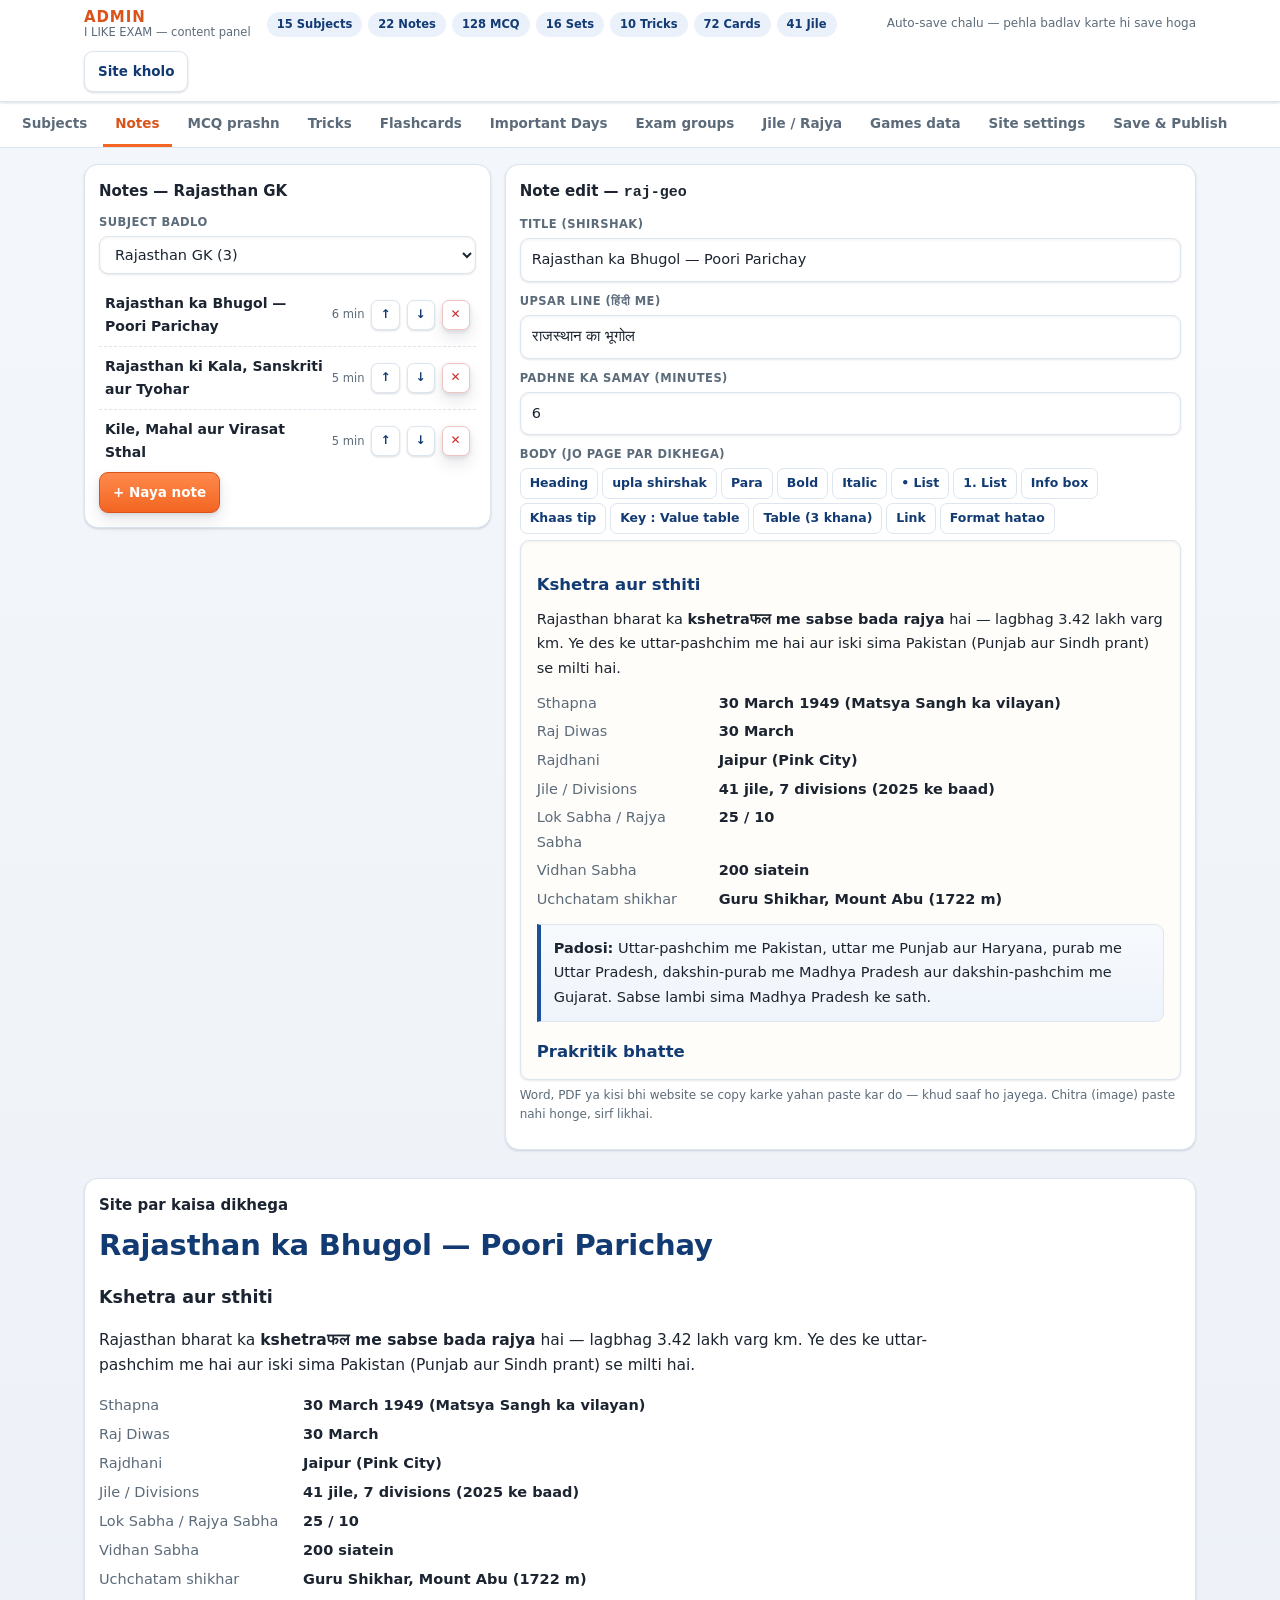
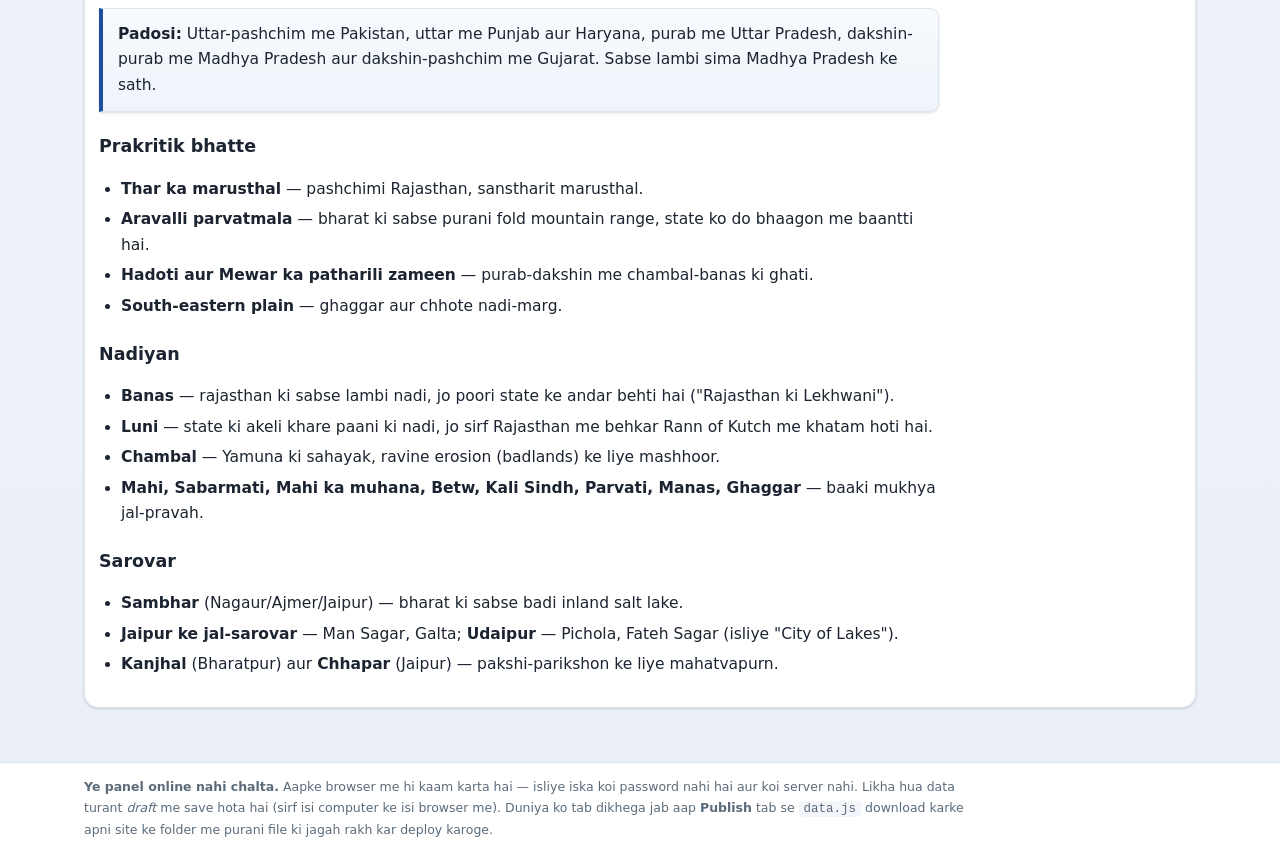
==== admin.html @ 9d0247a0 "Add files via upload" ====
<!DOCTYPE html>
<html lang="hi">
<head>
<meta charset="utf-8">
<meta name="viewport" content="width=device-width, initial-scale=1">
<title>Admin — I LIKE EXAM data panel</title>
<meta name="robots" content="noindex, nofollow">
<link rel="icon" href="icons/icon.svg" type="image/svg+xml">
<link rel="stylesheet" href="css/style.css">
<link rel="stylesheet" href="css/admin.css">
</head>
<body class="adm">

<header class="adm-top">
  <div class="wrap adm-top-inner">
    <div class="adm-brand"><b>ADMIN</b><span>I LIKE EXAM — content panel</span></div>
    <div class="adm-counts" id="admCounts"></div>
    <div class="adm-status" id="admStatus">Khul raha hai…</div>
    <div class="adm-top-actions">
      <a class="adm-btn ghost" href="index.html" target="_blank" rel="noopener">Site kholo</a>
    </div>
  </div>
</header>

<nav class="adm-tabs" id="admTabs" aria-label="Admin sections"></nav>

<main class="wrap adm-main" id="admMain"></main>

<footer class="adm-foot">
  <div class="wrap">
    <p><b>Ye panel online nahi chalta.</b> Aapke browser me hi kaam karta hai — isliye iska koi password nahi hai aur koi server nahi.
    Likha hua data turant <em>draft</em> me save hota hai (sirf isi computer ke isi browser me). Duniya ko tab dikhega jab aap
    <b>Publish</b> tab se <code>data.js</code> download karke apni site ke folder me purani file ki jagah rakh kar deploy karoge.</p>
  </div>
</footer>

<script src="js/data.js"></script>
<script src="js/admin.js"></script>
</body>
</html>
---- css/style.css ----
/* =============================================================
   I LIKE EXAM — style.css : 3D depth design system (no library)
   ============================================================= */
*{box-sizing:border-box}
:root{
  --orange:#f26522;--orange-d:#d9531a;--orange-l:#ff8a4c;--orange-pale:#fff2e8;
  --blue:#1b4f9c;--blue-d:#123a73;--blue-l:#3a7fd5;--blue-pale:#eaf1fb;
  --ink:#1b2430;--muted:#5c6b7a;--line:#dde5ee;--bg:#eaeff6;--paper:#fff;
  --ok:#1c8a4a;--ok-pale:#e8f6ec;--bad:#c62828;--bad-pale:#fdecec;--gold:#ffc94a;

  --font:system-ui,"Segoe UI",Roboto,"Helvetica Neue","Noto Sans","Noto Sans Devanagari","Nirmala UI",Arial,sans-serif;

  /* elevation steps — har layer ka apna shadow */
  --e1:0 1px 2px rgba(16,32,54,.10),0 1px 3px rgba(16,32,54,.06);
  --e2:0 2px 4px rgba(16,32,54,.10),0 8px 16px rgba(16,32,54,.10);
  --e3:0 4px 8px rgba(16,32,54,.12),0 16px 32px rgba(16,32,54,.14);
  --e4:0 10px 22px rgba(16,32,54,.16),0 30px 60px rgba(16,32,54,.20);
  --inset:inset 0 1px 0 rgba(255,255,255,.45);
  --r:14px;--r-s:9px;
}

html{scroll-behavior:smooth}
html,body{margin:0;padding:0}
body{
  font-family:var(--font);color:var(--ink);font-size:15.5px;line-height:1.65;
  background:
    radial-gradient(1100px 460px at 88% -160px,var(--blue-pale),transparent),
    radial-gradient(900px 420px at -120px 8%,#ffe6d5,transparent),
    linear-gradient(var(--bg),var(--bg));
  -webkit-font-smoothing:antialiased;text-rendering:optimizeLegibility;
}
a{color:var(--blue);text-decoration:none}
a:hover{text-decoration:underline}
img,svg{max-width:100%}
.wrap{max-width:1140px;margin:0 auto;padding:0 14px}
.skip{position:absolute;left:-9999px;top:0;background:#fff;padding:8px;color:var(--blue)}
.skip:focus{left:8px;z-index:99}

/* ---------------- header ---------------- */
.topbar{
  background:linear-gradient(180deg,var(--orange-l),var(--orange) 42%,var(--orange-d));
  color:#fff;box-shadow:var(--e3);position:relative;z-index:30;
}
.topbar::after{content:"";position:absolute;left:0;right:0;bottom:-6px;height:6px;background:linear-gradient(180deg,rgba(18,58,115,.22),transparent)}
.topbar-inner{display:flex;align-items:center;gap:16px;flex-wrap:wrap;padding-top:10px;padding-bottom:10px}
.brand{display:flex;align-items:center;gap:11px;color:#fff}
.brand:hover{text-decoration:none}
.brand-mark{
  width:44px;height:44px;border-radius:11px;background:#fff;color:var(--orange);font-size:15px;font-weight:800;
  display:grid;place-items:center;letter-spacing:.2px;box-shadow:var(--e2),var(--inset);
  transform:perspective(500px) rotateX(10deg) rotateY(-14deg);transition:transform .28s
}
.brand:hover .brand-mark{transform:perspective(500px) rotateX(0) rotateY(0) translateY(-2px)}
.brand-text{display:flex;flex-direction:column;line-height:1.15}
.brand-text b{font-size:20px;font-weight:800;letter-spacing:.3px;text-shadow:0 2px 6px rgba(0,0,0,.22)}
.brand-text small{font-size:11.5px;opacity:.95}
.nav-toggle{display:none;margin-left:auto;background:rgba(255,255,255,.18);border:1px solid rgba(255,255,255,.55);color:#fff;font-size:14.5px;padding:8px 13px;border-radius:8px;cursor:pointer;font-family:inherit;font-weight:700;box-shadow:var(--e1)}
.mainnav{margin-left:auto;display:flex;gap:3px;flex-wrap:wrap}
.mainnav a{color:#fff;padding:9px 11px;border-radius:8px;font-size:14px;font-weight:700;transition:background .16s,transform .16s,box-shadow .16s}
.mainnav a:hover{background:rgba(0,0,0,.16);text-decoration:none;transform:translateY(-1px)}
.mainnav a.on{background:#fff;color:var(--orange-d);box-shadow:var(--e2)}

/* ---------------- search ---------------- */
.searchbar{background:linear-gradient(180deg,var(--blue),var(--blue-d));padding:11px 0;position:relative;box-shadow:var(--e2)}
.searchbar .wrap{position:relative}
#siteSearch{width:100%;padding:12px 14px 12px 40px;border:0;border-radius:10px;font-size:15px;font-family:inherit;box-shadow:var(--e2),inset 0 1px 2px rgba(0,0,0,.18)}
#siteSearch:focus{outline:3px solid var(--gold);outline-offset:1px}
.searchbar .glass{position:absolute;left:26px;top:50%;transform:translateY(-50%);width:18px;height:18px;color:var(--blue-d);pointer-events:none}
.search-results{position:absolute;top:100%;left:14px;right:14px;background:#fff;border:1px solid var(--line);border-radius:0 0 12px 12px;max-height:60vh;overflow:auto;z-index:40;box-shadow:var(--e4)}
.search-results a{display:block;padding:10px 13px;border-bottom:1px solid #f1f3f6;color:var(--ink)}
.search-results a:hover{background:var(--orange-pale);text-decoration:none}
.search-results .kind{font-size:10.5px;color:#fff;background:var(--orange);border-radius:5px;padding:2px 7px;margin-right:8px;text-transform:uppercase;letter-spacing:.4px;font-weight:700}
.search-results .none{padding:13px;color:var(--muted)}

/* ---------------- page shell + 3D entry ---------------- */
.page{
  background:var(--paper);margin:18px auto 30px;padding:22px;border:1px solid var(--line);
  border-radius:var(--r);min-height:52vh;box-shadow:var(--e2);
}
/* fill-mode janbhoojh ke saath nahi: page hamesha visible rehta hai, animation bas chalti hai */
.page.enter{animation:pageIn .38s cubic-bezier(.2,.7,.3,1)}
@keyframes pageIn{from{opacity:0;transform:translateY(14px) scale(.99)}to{opacity:1;transform:none}}
.crumb{font-size:12.5px;color:var(--muted);margin-bottom:14px}
.crumb a{color:var(--blue)}
h1{font-size:29px;line-height:1.25;margin:0 0 8px;color:var(--blue-d);font-weight:800;letter-spacing:-.2px}
h2{font-size:21px;margin:30px 0 12px;padding:0 0 8px 12px;border-bottom:2px solid var(--orange);color:var(--blue-d);font-weight:800;position:relative}
h2::before{content:"";position:absolute;left:0;bottom:-2px;width:34px;height:4px;background:linear-gradient(90deg,var(--orange),var(--orange-l));border-radius:2px;box-shadow:0 2px 5px rgba(242,101,34,.45)}
h3{font-size:17.5px;margin:20px 0 9px;color:var(--ink);font-weight:700}
p.lead{color:var(--muted);margin:0 0 18px;font-size:16px}

/* ---------------- 3D hero ---------------- */
.hero{
  background:linear-gradient(135deg,#fff 10%,var(--orange-pale) 48%,var(--blue-pale) 100%);
  border:1px solid var(--line);border-radius:var(--r);padding:22px;display:flex;gap:22px;align-items:center;flex-wrap:wrap;
  box-shadow:var(--e3);position:relative;overflow:hidden
}
.hero::before{content:"";position:absolute;inset:auto -60px -110px auto;width:280px;height:280px;border-radius:50%;background:radial-gradient(circle,rgba(27,79,156,.13),transparent 70%)}
.hero > div{position:relative;z-index:2}
.hero > div:not(.hero3d){flex:1 1 300px}
.hero h1{font-size:33px}
.hero-stats{display:flex;gap:11px;flex-wrap:wrap;margin-top:16px}
.stat{
  background:linear-gradient(180deg,#fff,#f6f9fd);border:1px solid var(--line);border-radius:11px;padding:10px 15px;min-width:98px;
  box-shadow:var(--e2),var(--inset);transform:perspective(600px) rotateX(6deg);transform-origin:50% 100%;
  transition:transform .22s,box-shadow .22s
}
.stat:hover{transform:perspective(600px) rotateX(0) translateY(-3px);box-shadow:var(--e3)}
.stat b{display:block;font-size:23px;color:var(--orange-d);font-variant-numeric:tabular-nums;letter-spacing:-.4px}
.stat span{font-size:11.5px;color:var(--muted);text-transform:uppercase;letter-spacing:.5px;font-weight:700}

.hero3d{flex:0 0 300px;position:relative;perspective:900px;min-height:250px}
.tilt{position:absolute;inset:0;transform-style:preserve-3d;transition:transform .3s ease-out;transform:rotateX(calc(var(--ty,0)*1deg)) rotateY(calc(var(--tx,0)*1deg))}
.stage{position:absolute;left:50%;top:50%;width:250px;height:210px;margin:-105px 0 0 -125px;transform-style:preserve-3d}

/* Topi = ek crisp SVG jo 3D me jhoomti hai. Div-se-bana 3D model edge-on hoke
   toot-ti lines banata tha aur hero se kat-ta tha — isliye SVG wala rasta. */
.cap3d{
  position:absolute;left:50%;top:50%;width:200px;height:187px;margin:-94px 0 0 -100px;
  filter:drop-shadow(0 16px 20px rgba(18,32,54,.24));
  animation:capFloat 7.5s ease-in-out infinite
}
@keyframes capFloat{
  0%,100%{transform:perspective(800px) rotateY(-15deg) rotateX(9deg) translateY(-7px)}
  50%{transform:perspective(800px) rotateY(15deg) rotateX(-7deg) translateY(9px)}
}

.chip3d{position:absolute;display:grid;place-items:center;width:42px;height:42px;border-radius:11px;font-weight:800;font-size:17px;color:#fff;
  background:linear-gradient(160deg,var(--blue-l),var(--blue-d));box-shadow:var(--e3),var(--inset);animation:floaty 6s ease-in-out infinite}
.chip3d.right{background:linear-gradient(160deg,#37b06a,var(--ok))}
.chip3d.wrongc{background:linear-gradient(160deg,#e15b5b,#8e1c1c)}
.chip3d.p1{left:-4px;top:14px;animation-delay:-.4s}
.chip3d.p2{right:6px;top:6px;animation-delay:-2.2s}
.chip3d.p3{left:14px;bottom:20px;animation-delay:-3.6s}
.chip3d.p4{right:-2px;bottom:34px;animation-delay:-1.3s}
@keyframes floaty{0%,100%{transform:translateY(-7px) rotateX(14deg) rotateY(-16deg)}50%{transform:translateY(9px) rotateX(6deg) rotateY(12deg)}}
/* card top-center par hai — diamond ki left tip (SVG x=19) se takrata nahi */
.floatcard{position:absolute;left:62px;top:-8px;padding:8px 12px;border-radius:10px;background:#fff;border-left:4px solid var(--orange);box-shadow:var(--e3);font-size:12.5px;font-weight:800;color:var(--blue-d);animation:floaty 7.5s ease-in-out infinite;animation-delay:-2s}

/* ---------------- tiles with 3D tilt ---------------- */
.grid{display:grid;gap:12px;grid-template-columns:repeat(auto-fill,minmax(180px,1fr))}
.grid.wide{grid-template-columns:repeat(auto-fill,minmax(250px,1fr))}
.tile{
  display:block;background:linear-gradient(180deg,#fff,#fbfcfe);border:1px solid var(--line);border-left:4px solid var(--orange);
  border-radius:var(--r-s);padding:13px 14px;color:var(--ink);box-shadow:var(--e1);
  transform:perspective(700px) translateZ(0);transform-style:preserve-3d;
  transition:transform .2s cubic-bezier(.2,.7,.3,1),box-shadow .2s,border-color .2s
}
.tile:hover{background:linear-gradient(180deg,#fff,var(--orange-pale));text-decoration:none;box-shadow:var(--e3);transform:perspective(700px) translateY(-5px) rotateX(6deg)}
.tile:active{transform:perspective(700px) translateY(-1px) rotateX(2deg)}
.tile b{display:block;font-size:15.5px;color:var(--blue-d);font-weight:800}
.tile .hi{display:block;font-size:13px;color:var(--muted)}
.tile .meta{display:block;margin-top:9px;font-size:11px;color:var(--muted)}
.tile .meta i{font-style:normal;background:#eef2f7;border-radius:5px;padding:2px 7px;margin-right:5px;font-weight:700;display:inline-block;margin-bottom:3px}
.tile .ic{float:right;margin:-2px -4px 6px 8px;width:28px;height:28px;color:var(--orange);opacity:.9}
.ic svg{width:100%;height:100%;display:block}
.ic.inline{display:inline-block;width:23px;height:23px;vertical-align:-5px;margin-right:8px;color:var(--orange)}
h1 .ic.inline{width:27px;height:27px;vertical-align:-6px}

/* ---------------- buttons ---------------- */
.btn{
  display:inline-block;background:linear-gradient(180deg,var(--orange-l),var(--orange) 55%,var(--orange-d));color:#fff;border:0;
  border-radius:9px;padding:11px 17px;font-size:14.5px;font-weight:800;cursor:pointer;font-family:inherit;
  box-shadow:var(--e2),var(--inset);text-shadow:0 1px 2px rgba(0,0,0,.22);
  transform:perspective(500px);transition:transform .14s,box-shadow .14s,filter .14s
}
.btn:hover{color:#fff;text-decoration:none;transform:perspective(500px) translateY(-2px);box-shadow:var(--e3);filter:saturate(1.1)}
.btn:active{transform:perspective(500px) translateY(1px);box-shadow:var(--e1)}
.btn.blue{background:linear-gradient(180deg,var(--blue-l),var(--blue) 55%,var(--blue-d))}
.btn.ghost{background:#fff;color:var(--blue);border:1px solid var(--line);box-shadow:var(--e1);text-shadow:none}
.btn.ghost:hover{background:var(--blue-pale)}
.btnrow{display:flex;gap:9px;flex-wrap:wrap;margin:16px 0}

/* ---------------- tables ---------------- */
table.tb{width:100%;border-collapse:separate;border-spacing:0;font-size:14.5px;margin:12px 0;border:1px solid var(--line);border-radius:var(--r-s);overflow:hidden;box-shadow:var(--e1)}
table.tb th{background:linear-gradient(180deg,var(--blue-l),var(--blue));color:#fff;text-align:left;padding:10px;font-size:13px;font-weight:700;letter-spacing:.2px}
table.tb td{padding:9px 11px;border-bottom:1px solid var(--line)}
table.tb tr:nth-child(even) td{background:#f8fafd}
table.tb tr:last-child td{border-bottom:0}
table.tb tr:hover td{background:var(--orange-pale)}
.table-scroll{overflow-x:auto;-webkit-overflow-scrolling:touch}

/* ---------------- notes / articles ---------------- */
.note{border-bottom:1px dashed var(--line);padding:12px 0;transition:padding-left .18s}
.note:hover{padding-left:6px}
.note a{font-weight:700;font-size:16.5px}
.note small{display:block;color:var(--muted);font-weight:400;font-size:12.5px}
.article{max-width:840px}
.article h2{margin-top:26px}
.article .box{background:linear-gradient(180deg,#f7fafd,#eff4fb);border:1px solid var(--line);border-left:4px solid var(--blue);padding:13px 15px;margin:16px 0;border-radius:0 var(--r-s) var(--r-s) 0;box-shadow:var(--e1)}
.article ul{padding-left:22px}
.article li{margin:5px 0}
.kv{display:grid;grid-template-columns:190px 1fr;gap:5px 14px;font-size:14.5px}
.kv dt{color:var(--muted)}
.kv dd{margin:0;font-weight:700}

/* ---------------- chips ---------------- */
.optbar{display:flex;gap:9px;flex-wrap:wrap;margin-bottom:16px;align-items:center}
.chip{border:1px solid var(--line);background:#fff;border-radius:18px;padding:6px 13px;font-size:13px;cursor:pointer;color:var(--ink);font-weight:700;box-shadow:var(--e1);transition:transform .15s,background .15s}
.chip:hover{background:var(--blue-pale);text-decoration:none;transform:translateY(-2px)}
.chip.on{background:linear-gradient(180deg,var(--blue-l),var(--blue));color:#fff;border-color:var(--blue);box-shadow:var(--e2)}

/* ---------------- quiz ---------------- */
.qcard{border:1px solid var(--line);border-radius:var(--r);padding:16px;margin:0 0 14px;background:#fff;box-shadow:var(--e2)}
.qcard .qn{font-size:12px;color:var(--muted);font-weight:700;letter-spacing:.4px;text-transform:uppercase}
.qcard .qt{font-weight:700;margin:5px 0 12px;font-size:17px;line-height:1.45}
.opt{
  display:block;width:100%;text-align:left;background:linear-gradient(180deg,#fbfcfe,#f5f8fc);border:1px solid var(--line);border-radius:9px;
  padding:11px 13px;margin:7px 0;cursor:pointer;font-family:inherit;font-size:15.5px;color:var(--ink);
  box-shadow:var(--e1);transform:perspective(600px);transition:transform .14s,box-shadow .14s,background .14s,border-color .14s
}
.opt:hover{background:var(--orange-pale);border-color:var(--orange);transform:perspective(600px) translateX(3px) translateY(-1px);box-shadow:var(--e2)}
.opt.right{background:linear-gradient(180deg,#eefaf1,var(--ok-pale));border-color:var(--ok);color:#12603a;font-weight:800;box-shadow:0 0 0 3px rgba(28,138,74,.14)}
.opt.wrong{background:linear-gradient(180deg,#fef3f3,var(--bad-pale));border-color:var(--bad);color:#8e1c1c}
.opt:disabled{cursor:default;transform:none}
.explain{font-size:13.5px;color:var(--muted);margin-top:10px;padding-top:10px;border-top:1px dashed var(--line)}
.explain b{color:var(--ok)}

.quizhead{position:sticky;top:0;background:rgba(255,255,255,.97);backdrop-filter:blur(4px);border-bottom:1px solid var(--line);padding:12px 0;margin:-22px -22px 16px;padding-left:22px;padding-right:22px;z-index:5;box-shadow:var(--e1)}
.quizhead .row{display:flex;justify-content:space-between;align-items:center;gap:12px;flex-wrap:wrap}
.bar{height:8px;background:#e9edf3;border-radius:5px;overflow:hidden;margin-top:10px;box-shadow:inset 0 1px 2px rgba(0,0,0,.12)}
.bar i{display:block;height:100%;background:linear-gradient(90deg,var(--orange),var(--gold));width:0;transition:width .25s;box-shadow:0 0 8px rgba(242,101,34,.6)}
.pill{font-size:13px;background:var(--blue-pale);border:1px solid #cfe0f7;border-radius:16px;padding:4px 12px;color:var(--blue-d);font-weight:800}
.result{text-align:center;padding:30px 12px}
.result .score{font-size:54px;font-weight:800;color:var(--orange-d);letter-spacing:-1px;text-shadow:0 3px 10px rgba(242,101,34,.25)}
.result table{margin:20px auto 0;max-width:640px}

/* ---------------- district map ---------------- */
.mapwrap{display:grid;grid-template-columns:1fr 320px;gap:18px;align-items:start}
.mapbox{background:linear-gradient(160deg,#f7fafd,#eaf1fb);border:1px solid var(--line);border-radius:var(--r);padding:14px;box-shadow:var(--e2)}
.mapbox svg{width:100%;height:auto;display:block;filter:drop-shadow(0 6px 14px rgba(18,32,54,.16))}
.dcell{fill:#cfe0f5;stroke:#fff;stroke-width:2;cursor:pointer;transition:fill .16s}
.dcell:hover{fill:var(--orange)}
.dcell.hit{fill:#8fd3a8}
.dcell.miss{fill:#f3b0b0}
.dlabel{font-size:8px;fill:#123a73;pointer-events:none;text-anchor:middle;font-family:var(--font)}

/* ---------------- tabs / calendar ---------------- */
.tabs{display:flex;gap:7px;border-bottom:2px solid var(--orange);margin:20px 0 15px;flex-wrap:wrap}
.tabs button{background:#eef2f7;border:1px solid var(--line);border-bottom:0;border-radius:8px 8px 0 0;padding:9px 15px;font-family:inherit;font-size:14px;cursor:pointer;font-weight:700;color:var(--muted)}
.tabs button.on{background:linear-gradient(180deg,var(--orange-l),var(--orange));color:#fff;border-color:var(--orange);box-shadow:var(--e2)}
.cal{display:grid;grid-template-columns:repeat(7,1fr);gap:7px}
.cal .h{background:linear-gradient(180deg,var(--blue-l),var(--blue));color:#fff;text-align:center;padding:7px;font-size:12px;border-radius:7px;font-weight:700;box-shadow:var(--e1)}
.cal .d{background:#fff;border:1px solid var(--line);border-radius:7px;min-height:70px;padding:6px;font-size:12px;box-shadow:var(--e1);transition:transform .16s,box-shadow .16s}
.cal .d:hover{transform:perspective(600px) translateY(-3px) rotateX(6deg);box-shadow:var(--e2)}
.cal .d b{display:block;color:var(--muted);font-size:11px}
.cal .d.ev{background:linear-gradient(180deg,#fff,var(--orange-pale));border-color:var(--orange)}
.cal .d span{display:block;font-size:10.5px;line-height:1.35;color:var(--blue-d);font-weight:700}

/* ---------------- flashcards (3D flip) ---------------- */
.flash{
  background:linear-gradient(150deg,#fff,var(--blue-pale));border:1px solid #cfe0f7;border-radius:var(--r);padding:30px 24px;text-align:center;cursor:pointer;
  min-height:170px;display:grid;place-items:center;box-shadow:var(--e3);transform-origin:50% 50%
}
.flash.flip{animation:flip .42s cubic-bezier(.3,.7,.3,1)}
@keyframes flip{0%{transform:perspective(900px) rotateY(84deg) scale(.96);opacity:.35}60%{transform:perspective(900px) rotateY(-9deg) scale(1.01);opacity:1}100%{transform:perspective(900px) rotateY(0) scale(1)}}
.flash .big{font-size:25px;font-weight:800;color:var(--blue-d)}
.flash .small{font-size:13px;color:var(--muted);margin-top:10px}

/* ---------------- tools / forms ---------------- */
.tool{border:1px solid var(--line);border-radius:var(--r);padding:16px;margin-bottom:16px;background:linear-gradient(180deg,#fafcff,#f4f7fb);box-shadow:var(--e2)}
.tool input,.tool select{padding:10px;border:1px solid var(--line);border-radius:8px;font-family:inherit;font-size:15px;width:100%;max-width:270px;background:#fff;box-shadow:inset 0 1px 2px rgba(16,32,54,.08)}
.tool input:focus,.tool select:focus,form.f input:focus,form.f textarea:focus{outline:3px solid var(--gold);outline-offset:1px}
.out{background:#fff;border:1px dashed var(--blue);border-radius:9px;padding:12px 14px;margin-top:12px;font-size:15.5px;min-height:24px;box-shadow:var(--e1)}
.out b{color:var(--orange-d);font-size:21px;font-variant-numeric:tabular-nums}
label.f{display:block;font-size:13px;color:var(--muted);margin:12px 0 4px;font-weight:700}
form.f{max-width:540px}
form.f input,form.f textarea{width:100%;padding:11px;border:1px solid var(--line);border-radius:9px;font-family:inherit;font-size:15px;box-shadow:inset 0 1px 2px rgba(16,32,54,.07)}
.msg{background:linear-gradient(180deg,#f0fbf4,var(--ok-pale));border:1px solid var(--ok);color:#12603a;padding:12px 14px;border-radius:9px;margin:14px 0;font-size:14.5px;box-shadow:var(--e1)}
.msg.warn{background:linear-gradient(180deg,#fff6ea,var(--orange-pale));border-color:var(--orange);color:#8a4b12}

/* ---------------- misc ---------------- */
.draftbar{background:linear-gradient(90deg,#fff3d6,#ffe3c2);border-bottom:2px solid var(--gold);padding:8px 0;font-size:13px;color:#6b4a12}
.draftbar b{background:var(--orange);color:#fff;padding:2px 7px;border-radius:5px;font-size:11.5px;letter-spacing:.05em;margin-right:6px}
.draftbar a{color:#8a4b06;font-weight:800;text-decoration:underline}
.draftbar button{margin-left:8px;border:1px solid #d9a441;background:#fff;color:#8a4b06;font:inherit;font-size:12.5px;font-weight:800;padding:3px 9px;border-radius:7px;cursor:pointer}
.draftbar button:hover{background:#fff8e7}
.notice{background:linear-gradient(180deg,#f8fbff,#eef4fb);border:1px solid var(--line);border-left:4px solid var(--orange);padding:13px 15px;border-radius:0 var(--r-s) var(--r-s) 0;font-size:14px;color:var(--muted);margin:16px 0;box-shadow:var(--e1)}
.pager{display:flex;gap:7px;flex-wrap:wrap;margin:18px 0}
.pager a,.pager span{border:1px solid var(--line);border-radius:7px;padding:7px 12px;font-size:13px;background:#fff;box-shadow:var(--e1);font-weight:700}
.pager a:hover{transform:translateY(-2px);text-decoration:none;box-shadow:var(--e2)}
.pager .cur{background:linear-gradient(180deg,var(--blue-l),var(--blue));color:#fff;border-color:var(--blue)}
.svghide{display:none}

/* back to top */
.totop{position:fixed;right:16px;bottom:16px;width:44px;height:44px;border-radius:12px;border:0;background:linear-gradient(180deg,var(--blue-l),var(--blue-d));color:#fff;
  display:grid;place-items:center;cursor:pointer;box-shadow:var(--e4);opacity:0;pointer-events:none;transform:translateY(14px) scale(.9);transition:opacity .2s,transform .2s;z-index:50}
.totop.on{opacity:1;pointer-events:auto;transform:translateY(0) scale(1)}
.totop svg{width:20px;height:20px}

/* ---------------- footer ---------------- */
.sitefoot{background:linear-gradient(180deg,#22374a,#16242f);color:#c9d5e0;padding:26px 0 14px;font-size:13.5px;box-shadow:0 -4px 20px rgba(16,32,54,.22)}
.sitefoot h4{color:#fff;margin:0 0 10px;font-size:14.5px;letter-spacing:.3px}
.sitefoot a{color:#9fc3ee}
.sitefoot ul{list-style:none;margin:0;padding:0}
.sitefoot li{margin:5px 0}
.foot-grid{display:grid;grid-template-columns:repeat(auto-fit,minmax(200px,1fr));gap:20px}
.copyline{border-top:1px solid #35485a;margin-top:20px;padding-top:14px;text-align:center;color:#8a9aa8;font-size:12.5px}

/* ---------------- mobile ---------------- */
@media(max-width:880px){
  .nav-toggle{display:block}
  .mainnav{display:none;width:100%;flex-direction:column;margin-left:0;gap:0}
  .mainnav.open{display:flex}
  .mainnav a{border-top:1px solid rgba(255,255,255,.22);border-radius:0;padding:12px 10px}
  .mapwrap{grid-template-columns:1fr}
  .kv{grid-template-columns:1fr}
  .page{padding:15px;margin:12px auto 22px;border-radius:12px}
  .quizhead{margin-left:-15px;margin-right:-15px;padding-left:15px;padding-right:15px}
  .hero{padding:16px;gap:6px}
  .hero h1{font-size:26px}
  h1{font-size:24px}
  h2{font-size:19px}
  .grid{grid-template-columns:repeat(auto-fill,minmax(150px,1fr));gap:10px}
  .hero3d{flex:0 0 100%;min-height:215px;order:-1}
  .stage{transform:scale(.82)}
  .cal .d{min-height:54px}
}
@media(max-width:420px){
  .grid{grid-template-columns:1fr 1fr}
  .stat{min-width:84px;padding:8px 11px}
  .stat b{font-size:19px}
}

/* jin logon ko motion pasand nahi / battery bachana hai — sab 3D band, layout waisa hi */
@media(prefers-reduced-motion:reduce){
  html{scroll-behavior:auto}
  .cap3d,.chip3d,.floatcard{animation:none!important}
  .page.enter,.flash.flip{animation:none!important}
  .tilt{transition:none!important}
  .tile:hover,.stat:hover,.opt:hover,.cal .d:hover,.chip:hover{transform:none!important}
}

/* print = notes padhne ke liye */
@media print{
  .topbar,.searchbar,.sitefoot,.totop,.btnrow,.hero3d,.nav-toggle,.draftbar{display:none!important}
  .page{box-shadow:none;border:0;margin:0;padding:0}
  body{background:#fff}
}
---- css/admin.css ----
/* =============================================================
   I LIKE EXAM — admin.css : panel ki apni styling (site se alag)
   Sab classes adm- se shuru hoti hain taaki site ke CSS se takraav na ho.
   ============================================================= */
body.adm{background:linear-gradient(#f4f7fb,#eaeff6)}
.adm-top{position:sticky;top:0;z-index:30;background:#fff;border-bottom:1px solid var(--line);box-shadow:var(--e1)}
.adm-top-inner{display:flex;flex-wrap:wrap;align-items:center;gap:12px;padding:9px 14px}
.adm-brand{display:flex;flex-direction:column;line-height:1.15;margin-right:4px}
.adm-brand b{color:var(--orange-d);font-size:15px;letter-spacing:.06em}
.adm-brand span{color:var(--muted);font-size:11.5px}
.adm-counts{display:flex;gap:6px;flex-wrap:wrap}
.adm-counts i{font-style:normal;background:var(--blue-pale);color:var(--blue-d);border-radius:20px;padding:3px 10px;font-size:11.5px;font-weight:700}
.adm-status{margin-left:auto;font-size:12px;color:var(--muted);white-space:nowrap}
.adm-status.saved{color:var(--ok)}
.adm-status.warn{color:var(--bad);font-weight:700}

.adm-tabs{position:sticky;top:47px;z-index:29;display:flex;gap:4px;overflow-x:auto;background:#fff;border-bottom:1px solid var(--line);padding:0 10px}
.adm-tabs button{flex:0 0 auto;border:0;border-bottom:3px solid transparent;background:none;padding:10px 12px;font:inherit;font-size:13.5px;font-weight:700;color:var(--muted);cursor:pointer;white-space:nowrap}
.adm-tabs button:hover{color:var(--ink)}
.adm-tabs button.on{color:var(--orange-d);border-bottom-color:var(--orange)}

.adm-main{padding:16px 14px 40px}
.adm-h{display:flex;align-items:center;gap:10px;flex-wrap:wrap;margin:0 0 6px}
.adm-h h1{margin:0;font-size:20px}
.adm-h h2{margin:0;font-size:17px}
.adm-lead{color:var(--muted);font-size:13.5px;margin:0 0 14px;max-width:760px}

.card{background:#fff;border:1px solid var(--line);border-radius:var(--r);box-shadow:var(--e1);padding:14px;margin:0 0 14px}
.card > h3:first-child{margin-top:0;font-size:15px}
.adm-grid2{display:grid;grid-template-columns:minmax(240px,1fr) minmax(320px,1.7fr);gap:14px;align-items:start}
@media(max-width:820px){.adm-grid2{grid-template-columns:1fr}.adm-tabs{top:44px}}

label.adm-l{display:block;font-size:11.5px;font-weight:800;letter-spacing:.04em;text-transform:uppercase;color:var(--muted);margin:0 0 4px}
.adm-in,.adm-ta,.adm-rt{width:100%;border:1px solid var(--line);border-radius:var(--r-s);background:#fff;padding:9px 11px;font:inherit;font-size:14.5px;color:var(--ink);box-shadow:var(--e1) inset}
.adm-in:focus,.adm-ta:focus,.adm-rt:focus{outline:2px solid var(--orange-l);border-color:var(--orange-l)}
.adm-ta{min-height:74px;resize:vertical}
.adm-row{display:flex;gap:7px;align-items:flex-end;flex-wrap:wrap;padding:7px 0;border-bottom:1px dashed var(--line)}
.adm-row:last-child{border-bottom:0}
.adm-row .f{flex:1 1 120px;min-width:90px}
.adm-row .f.num{flex:0 0 68px}
.adm-row .idx{flex:0 0 30px;font-size:12px;font-weight:800;color:var(--muted);text-align:right}
.adm-row .ops{flex:0 0 auto;display:flex;gap:4px}

.adm-btn{display:inline-flex;align-items:center;gap:6px;border:1px solid var(--orange-d);background:linear-gradient(180deg,var(--orange-l),var(--orange));color:#fff;
  font:inherit;font-size:13.5px;font-weight:800;padding:8px 13px;border-radius:var(--r-s);cursor:pointer;box-shadow:var(--e2);transition:transform .12s ease-out,box-shadow .12s}
.adm-btn:hover{transform:translateY(-1px);box-shadow:var(--e3);text-decoration:none}
.adm-btn:active{transform:translateY(1px);box-shadow:var(--e1)}
.adm-btn.blue{border-color:var(--blue-d);background:linear-gradient(180deg,var(--blue-l),var(--blue))}
.adm-btn.ghost{background:#fff;color:var(--blue-d);border-color:var(--line);box-shadow:var(--e1);font-weight:700}
.adm-btn.mini{padding:4px 8px;font-size:12px;border-radius:7px}
.adm-btn.danger{background:#fff;color:var(--bad);border-color:#f0c2c2}
.adm-btnrow{display:flex;gap:8px;flex-wrap:wrap;margin-top:10px}

/* list of notes / sets */
.adm-list{list-style:none;margin:0;padding:0}
.adm-list li{display:flex;align-items:center;gap:7px;padding:8px 6px;border-bottom:1px dashed var(--line)}
.adm-list li:last-child{border-bottom:0}
.adm-list li.on{background:var(--orange-pale);border-radius:8px}
.adm-list li b{flex:1 1 auto;font-weight:700;font-size:14px;cursor:pointer;min-width:0;overflow-wrap:anywhere}
.adm-list li .meta{flex:0 0 auto;font-size:11.5px;color:var(--muted)}

/* rich text editor */
.adm-bar{display:flex;flex-wrap:wrap;gap:4px;margin-bottom:6px}
.adm-bar button{border:1px solid var(--line);background:#fff;border-radius:7px;padding:4px 9px;font:inherit;font-size:12.5px;font-weight:700;color:var(--blue-d);cursor:pointer}
.adm-bar button:hover{background:var(--blue-pale);border-color:var(--blue-l)}
.adm-rt{min-height:260px;max-height:60vh;overflow:auto;padding:14px 16px;line-height:1.7;background:#fffdf9}
.adm-rt:empty:before{content:"Yahan likho ya paste karo…";color:#9aa8b6}
.adm-rt h2{font-size:19px;margin:18px 0 6px}
.adm-rt h3{font-size:16.5px;margin:16px 0 5px;color:var(--blue-d)}
.adm-rt p{margin:8px 0}
.adm-rt ul,.adm-rt ol{padding-left:22px;margin:8px 0}
.adm-rt .box{background:linear-gradient(180deg,#f7fafd,#eff4fb);border:1px solid var(--line);border-left:4px solid var(--blue);padding:11px 13px;margin:12px 0;border-radius:0 var(--r-s) var(--r-s) 0}
.adm-rt .notice{background:linear-gradient(180deg,#f8fbff,#eef4fb);border:1px solid var(--line);border-left:4px solid var(--orange);padding:11px 13px;margin:12px 0;border-radius:0 var(--r-s) var(--r-s) 0}
.adm-rt .kv{display:grid;grid-template-columns:170px 1fr;gap:4px 12px;margin:10px 0}
.adm-rt .kv dt{color:var(--muted)}
.adm-rt .kv dd{margin:0;font-weight:700}
.adm-hint{font-size:12px;color:var(--muted);margin:6px 0 0}

/* MCQ question cards */
.adm-q{border:1px solid var(--line);border-radius:var(--r-s);padding:10px 12px;margin:0 0 10px;background:#fff;box-shadow:var(--e1)}
.adm-q .head{display:flex;align-items:center;gap:7px;margin-bottom:6px}
.adm-q .head b{font-size:12.5px;color:var(--blue-d)}
.adm-q .opts{display:grid;grid-template-columns:1fr 1fr;gap:7px;margin:7px 0}
@media(max-width:700px){.adm-q .opts{grid-template-columns:1fr}}
.adm-q .opt{display:flex;align-items:center;gap:6px}
.adm-q .opt input[type=text]{flex:1 1 auto}
.adm-q .opt input[type=radio]{width:19px;height:19px;accent-color:var(--ok);flex:0 0 auto}

/* publish tab */
.adm-kv-stats{display:grid;grid-template-columns:repeat(auto-fit,minmax(120px,1fr));gap:8px}
.adm-kv-stats div{background:#fff;border:1px solid var(--line);border-radius:var(--r-s);padding:9px 11px;box-shadow:var(--e1)}
.adm-kv-stats b{display:block;font-size:20px;color:var(--blue-d)}
.adm-kv-stats span{font-size:11.5px;color:var(--muted)}
.adm-check{list-style:none;margin:10px 0 0;padding:0}
.adm-check li{padding:5px 0 5px 26px;position:relative;font-size:13.5px;border-bottom:1px dashed var(--line)}
.adm-check li:before{position:absolute;left:4px;top:5px;font-weight:800}
.adm-check li.ok:before{content:"✓";color:var(--ok)}
.adm-check li.warn:before{content:"!";color:var(--orange-d)}
.adm-check li.bad:before{content:"✕";color:var(--bad)}
.adm-steps{margin:6px 0 0;padding-left:22px;font-size:14px}
.adm-steps li{margin:7px 0}
.adm-out{font-family:ui-monospace,Consolas,monospace;font-size:11.5px;background:#0f1a2a;color:#cfe3ff;border-radius:var(--r-s);padding:11px;max-height:170px;overflow:auto;white-space:pre-wrap;word-break:break-all}
.adm-note{background:var(--orange-pale);border-left:4px solid var(--orange);padding:9px 12px;border-radius:0 var(--r-s) var(--r-s) 0;font-size:13px;margin:0 0 12px}
.adm-foot{border-top:1px solid var(--line);background:#fff;padding:14px 0 26px;font-size:12.5px;color:var(--muted)}
.adm-foot p{margin:0;max-width:900px}
.adm-foot code{background:#f2f5f9;padding:1px 5px;border-radius:4px}
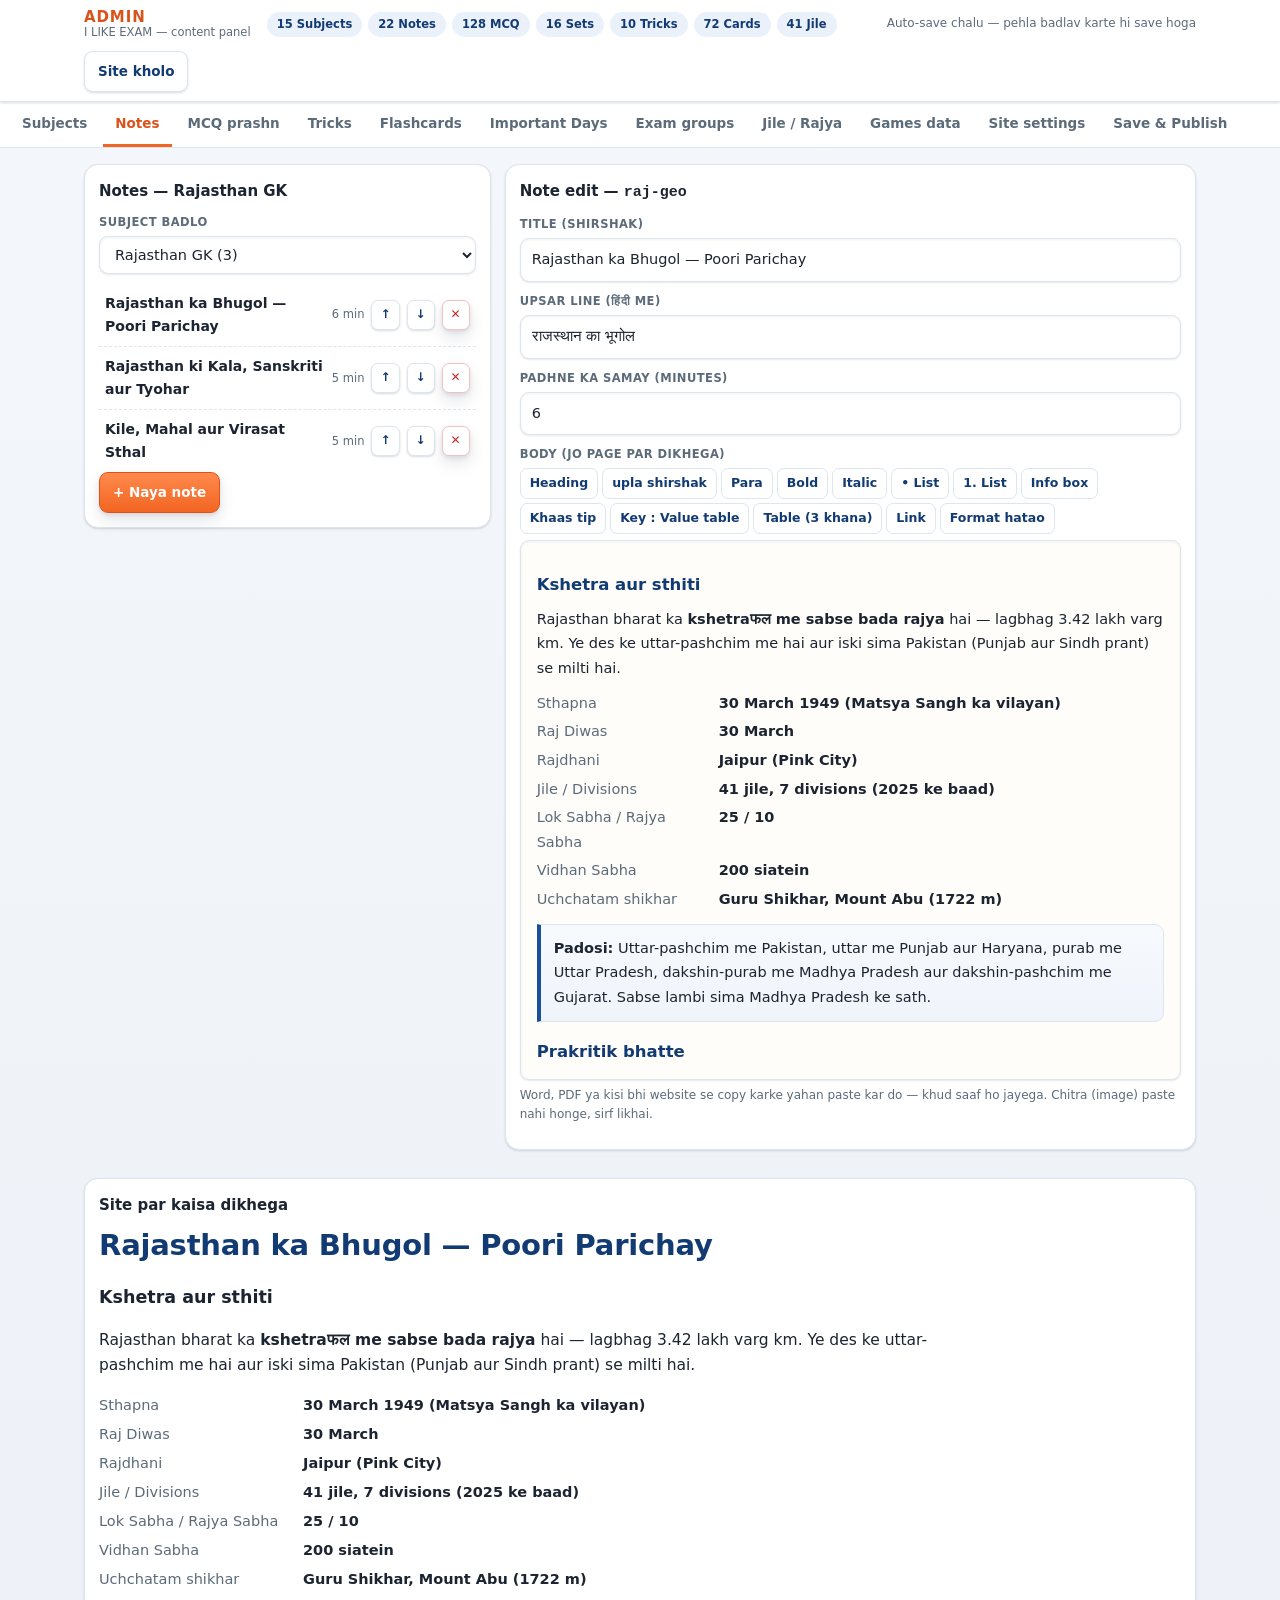
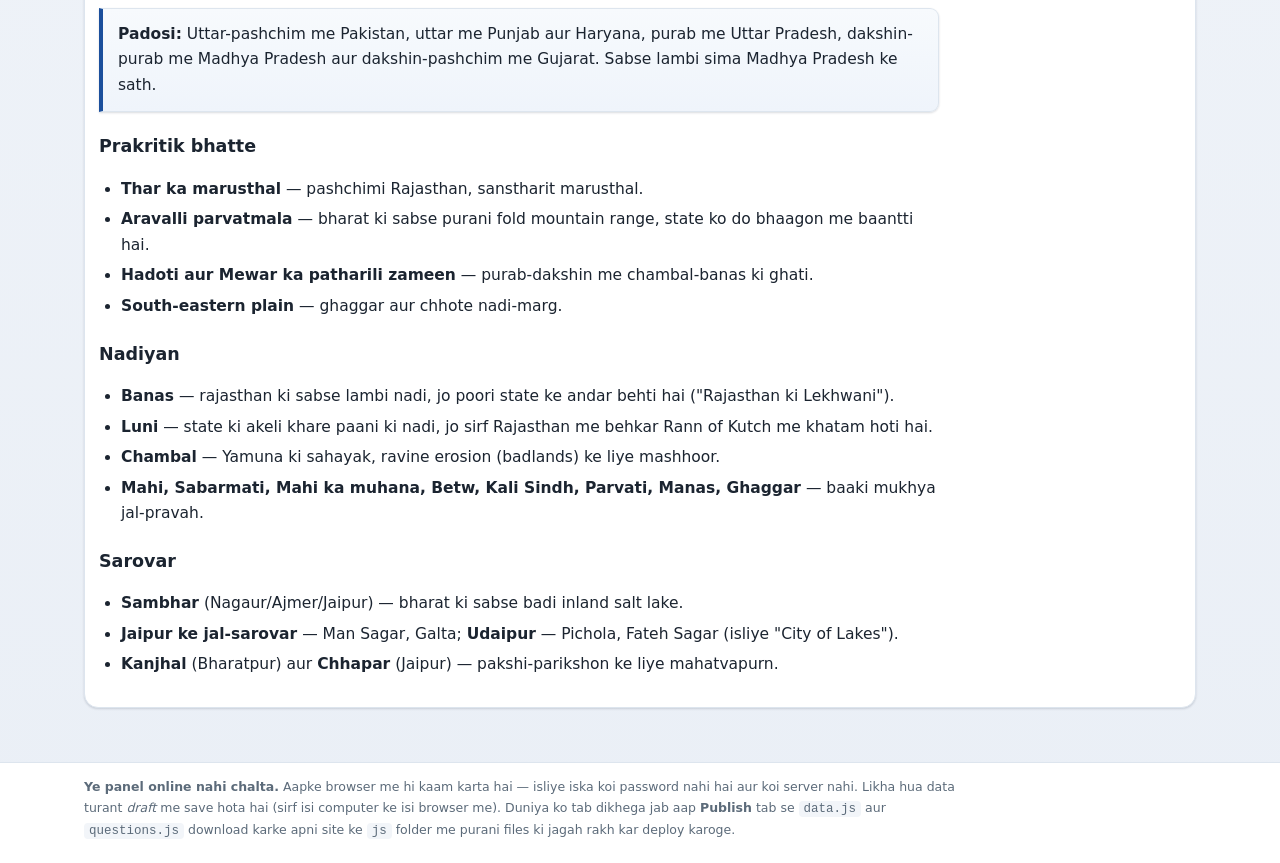
==== commit ece2be96: "Add files via upload" ====
--- a/admin.html
+++ b/admin.html
@@ -30,11 +30,12 @@
   <div class="wrap">
     <p><b>Ye panel online nahi chalta.</b> Aapke browser me hi kaam karta hai — isliye iska koi password nahi hai aur koi server nahi.
     Likha hua data turant <em>draft</em> me save hota hai (sirf isi computer ke isi browser me). Duniya ko tab dikhega jab aap
-    <b>Publish</b> tab se <code>data.js</code> download karke apni site ke folder me purani file ki jagah rakh kar deploy karoge.</p>
+    <b>Publish</b> tab se <code>data.js</code> aur <code>questions.js</code> download karke apni site ke <code>js</code> folder me purani files ki jagah rakh kar deploy karoge.</p>
   </div>
 </footer>
 
 <script src="js/data.js"></script>
+<script src="js/questions.js"></script>
 <script src="js/admin.js"></script>
 </body>
 </html>
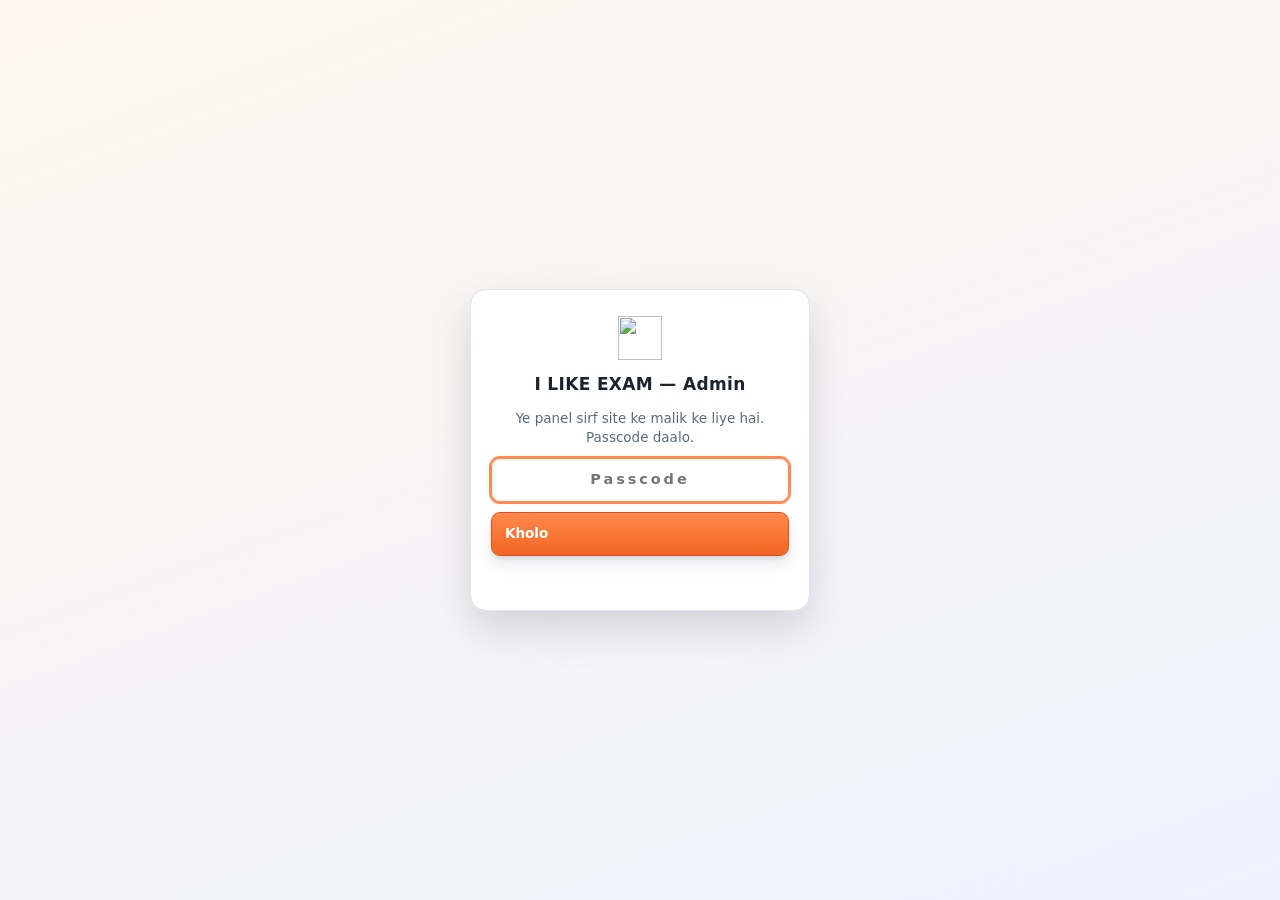
==== commit 22c48df8: "Add files via upload" ====
--- a/admin.html
+++ b/admin.html
@@ -4,12 +4,38 @@
 <meta charset="utf-8">
 <meta name="viewport" content="width=device-width, initial-scale=1">
 <title>Admin — I LIKE EXAM data panel</title>
-<meta name="robots" content="noindex, nofollow">
+<meta name="robots" content="noindex, nofollow, noarchive, nosnippet">
 <link rel="icon" href="icons/icon.svg" type="image/svg+xml">
 <link rel="stylesheet" href="css/style.css">
 <link rel="stylesheet" href="css/admin.css">
+<style>
+.adm-lock{position:fixed;inset:0;z-index:99;display:flex;align-items:center;justify-content:center;padding:20px;
+  background:linear-gradient(160deg,#fff7ed,#eef2ff)}
+.adm-lock[hidden]{display:none!important}
+.adm-lock-card{width:100%;max-width:340px;display:flex;flex-direction:column;align-items:center;gap:10px;
+  background:#fff;border:1px solid var(--line);border-radius:16px;padding:26px 20px;text-align:center;
+  box-shadow:0 18px 40px rgba(2,6,23,.14)}
+.adm-lock-card b{font-size:17px;letter-spacing:.02em}
+.adm-lock-card p{margin:0;color:var(--muted);font-size:13.5px;line-height:1.45}
+.adm-lock-card .adm-in{text-align:center;letter-spacing:.2em;font-weight:800}
+.adm-lock-card .adm-btn{width:100%;min-height:44px}
+.adm-lock-card .adm-lock-msg{min-height:18px;font-size:13px;font-weight:800;color:#b91c1c}
+body.adm-locked>*:not(.adm-lock){display:none!important}
+</style>
 </head>
-<body class="adm">
+<body class="adm adm-locked">
+
+<div class="adm-lock" id="admLock">
+  <form class="adm-lock-card" id="admLockForm" autocomplete="off">
+    <img src="icons/icon-192.png" alt="" width="44" height="44">
+    <b>I LIKE EXAM — Admin</b>
+    <p>Ye panel sirf site ke malik ke liye hai. Passcode daalo.</p>
+    <input class="adm-in" id="admPass" type="password" inputmode="text" autocomplete="current-password"
+           placeholder="Passcode" aria-label="Passcode" required>
+    <button class="adm-btn" type="submit">Kholo</button>
+    <p class="adm-lock-msg" id="admLockMsg" role="alert"></p>
+  </form>
+</div>
 
 <header class="adm-top">
   <div class="wrap adm-top-inner">
@@ -18,6 +44,7 @@
     <div class="adm-status" id="admStatus">Khul raha hai…</div>
     <div class="adm-top-actions">
       <a class="adm-btn ghost" href="index.html" target="_blank" rel="noopener">Site kholo</a>
+      <button class="adm-btn ghost" type="button" id="admLockBtn" title="Is device par panel band karo">Lock</button>
     </div>
   </div>
 </header>
@@ -28,14 +55,77 @@
 
 <footer class="adm-foot">
   <div class="wrap">
-    <p><b>Ye panel online nahi chalta.</b> Aapke browser me hi kaam karta hai — isliye iska koi password nahi hai aur koi server nahi.
-    Likha hua data turant <em>draft</em> me save hota hai (sirf isi computer ke isi browser me). Duniya ko tab dikhega jab aap
-    <b>Publish</b> tab se <code>data.js</code> aur <code>questions.js</code> download karke apni site ke <code>js</code> folder me purani files ki jagah rakh kar deploy karoge.</p>
+    <p><b>Ye panel online nahi chalta.</b> Aapke browser me hi kaam karta hai — koi server nahi, koi database nahi.
+    Isliye ye site ko bhi nahi badal sakta: yahan likha data turant <em>draft</em> me save hota hai (sirf isi computer ke isi browser me).
+    Duniya ko tab dikhega jab aap <b>Publish</b> tab se <code>data.js</code> aur <code>questions.js</code> download karke
+    apni site ke <code>js</code> folder me purani files ki jagah rakh kar deploy karoge.</p>
   </div>
 </footer>
 
-<script src="js/data.js"></script>
-<script src="js/questions.js"></script>
-<script src="js/admin.js"></script>
+<script>
+/* Panel ka passcode taala. Naya passcode chahiye to neeche CODE ki value badal do.
+   Dhyan rahe: static site par ye asli taala nahi ban sakta — code har browser me
+   aata hai, isliye aaise-hi ghoomne wale ko rokta hai, jaan-boojh ke todne wale ko nahi. */
+(function () {
+  var CODE = "ILX2026";
+  var KEY = "ile:adm:ok";
+  var lock = document.getElementById("admLock");
+  var form = document.getElementById("admLockForm");
+  var inp = document.getElementById("admPass");
+  var msg = document.getElementById("admLockMsg");
+  var btn = form.querySelector("button");
+  var tries = 0, timer = null;
+
+  function remembered() { try { return localStorage.getItem(KEY) === "1"; } catch (e) { return false; } }
+
+  function load() {
+    lock.hidden = true;
+    document.body.classList.remove("adm-locked");
+    var lockBtn = document.getElementById("admLockBtn");
+    if (lockBtn) lockBtn.onclick = function () {
+      try { localStorage.removeItem(KEY); } catch (e) {}
+      location.reload();
+    };
+    var files = ["js/data.js", "js/questions.js", "js/admin.js"];
+    (function next(i) {
+      if (i >= files.length) return;
+      var s = document.createElement("script");
+      s.src = files[i];
+      s.async = false;
+      s.onload = function () { next(i + 1); };
+      s.onerror = function () { msg.textContent = "File load nahi hui: " + files[i]; };
+      document.body.appendChild(s);
+    })(0);
+  }
+
+  if (remembered()) { load(); return; }
+
+  form.onsubmit = function (e) {
+    e.preventDefault();
+    if (timer) return;
+    if (inp.value.trim().toUpperCase() === CODE) {
+      try { localStorage.setItem(KEY, "1"); } catch (err) {}
+      load();
+      return;
+    }
+    tries++;
+    inp.value = "";
+    if (tries < 3) { msg.textContent = "Galat passcode."; return; }
+    var left = 15;
+    btn.disabled = true;
+    msg.textContent = "Galat passcode. " + left + "s ruko…";
+    timer = setInterval(function () {
+      left--;
+      if (left <= 0) {
+        clearInterval(timer); timer = null;
+        btn.disabled = false; msg.textContent = ""; tries = 0;
+      } else {
+        msg.textContent = "Galat passcode. " + left + "s ruko…";
+      }
+    }, 1000);
+  };
+  inp.focus();
+})();
+</script>
 </body>
 </html>
--- a/css/style.css
+++ b/css/style.css
@@ -82,6 +82,15 @@
 @keyframes pageIn{from{opacity:0;transform:translateY(14px) scale(.99)}to{opacity:1;transform:none}}
 .crumb{font-size:12.5px;color:var(--muted);margin-bottom:14px}
 .crumb a{color:var(--blue)}
+/* "Back" — breadcrumb ke bagal me chhota pill, har andar wale page par */
+.backbtn{
+  appearance:none;-webkit-appearance:none;font:inherit;font-size:12px;line-height:1;
+  display:inline-flex;align-items:center;vertical-align:-2px;margin:0 9px 0 0;padding:5px 10px 5px 7px;
+  border:1px solid var(--line);border-radius:999px;background:#fff;color:var(--blue);
+  box-shadow:var(--e1);cursor:pointer;text-shadow:none;
+}
+.backbtn:hover{background:var(--blue-pale);box-shadow:var(--e2);color:var(--blue-d)}
+.backbtn:active{transform:translateY(1px);box-shadow:var(--e1)}
 h1{font-size:29px;line-height:1.25;margin:0 0 8px;color:var(--blue-d);font-weight:800;letter-spacing:-.2px}
 h2{font-size:21px;margin:30px 0 12px;padding:0 0 8px 12px;border-bottom:2px solid var(--orange);color:var(--blue-d);font-weight:800;position:relative}
 h2::before{content:"";position:absolute;left:0;bottom:-2px;width:34px;height:4px;background:linear-gradient(90deg,var(--orange),var(--orange-l));border-radius:2px;box-shadow:0 2px 5px rgba(242,101,34,.45)}
@@ -332,7 +341,15 @@
 
 /* print = notes padhne ke liye */
 @media print{
-  .topbar,.searchbar,.sitefoot,.totop,.btnrow,.hero3d,.nav-toggle,.draftbar{display:none!important}
-  .page{box-shadow:none;border:0;margin:0;padding:0}
-  body{background:#fff}
-}
+  .topbar,.searchbar,.sitefoot,.totop,.btnrow,.hero3d,.nav-toggle,.draftbar,.backbtn{display:none!important}
+  .page{box-shadow:none;border:0;margin:0;padding:0;max-width:none}
+  body{background:#fff;font-size:11.5pt}
+  a{color:#000}
+  @page{margin:14mm 12mm 20mm}
+  /* har printed page par neeche watermark — print/PDF me source chhup nahi sakta */
+  body::after{
+    content:"© I LIKE EXAM — ilikeexam.vercel.app — bina likhit anumati copy karna mana hai";
+    position:fixed;left:0;right:0;bottom:0;text-align:center;
+    font-size:9pt;color:#444;border-top:1px solid #bbb;padding:3pt 0;background:#fff;
+  }
+}
--- a/css/admin.css
+++ b/css/admin.css
@@ -104,3 +104,10 @@
 .adm-foot{border-top:1px solid var(--line);background:#fff;padding:14px 0 26px;font-size:12.5px;color:var(--muted)}
 .adm-foot p{margin:0;max-width:900px}
 .adm-foot code{background:#f2f5f9;padding:1px 5px;border-radius:4px}
+
+/* Phone me type karte waqt 16px se chhota font browser auto-zoom kar deta hai */
+@media(max-width:600px){
+  .adm-in,.adm-ta,.adm-rt{font-size:16px}
+  .adm-btn{min-height:42px}
+  .adm-tabs button{padding:12px 11px}
+}
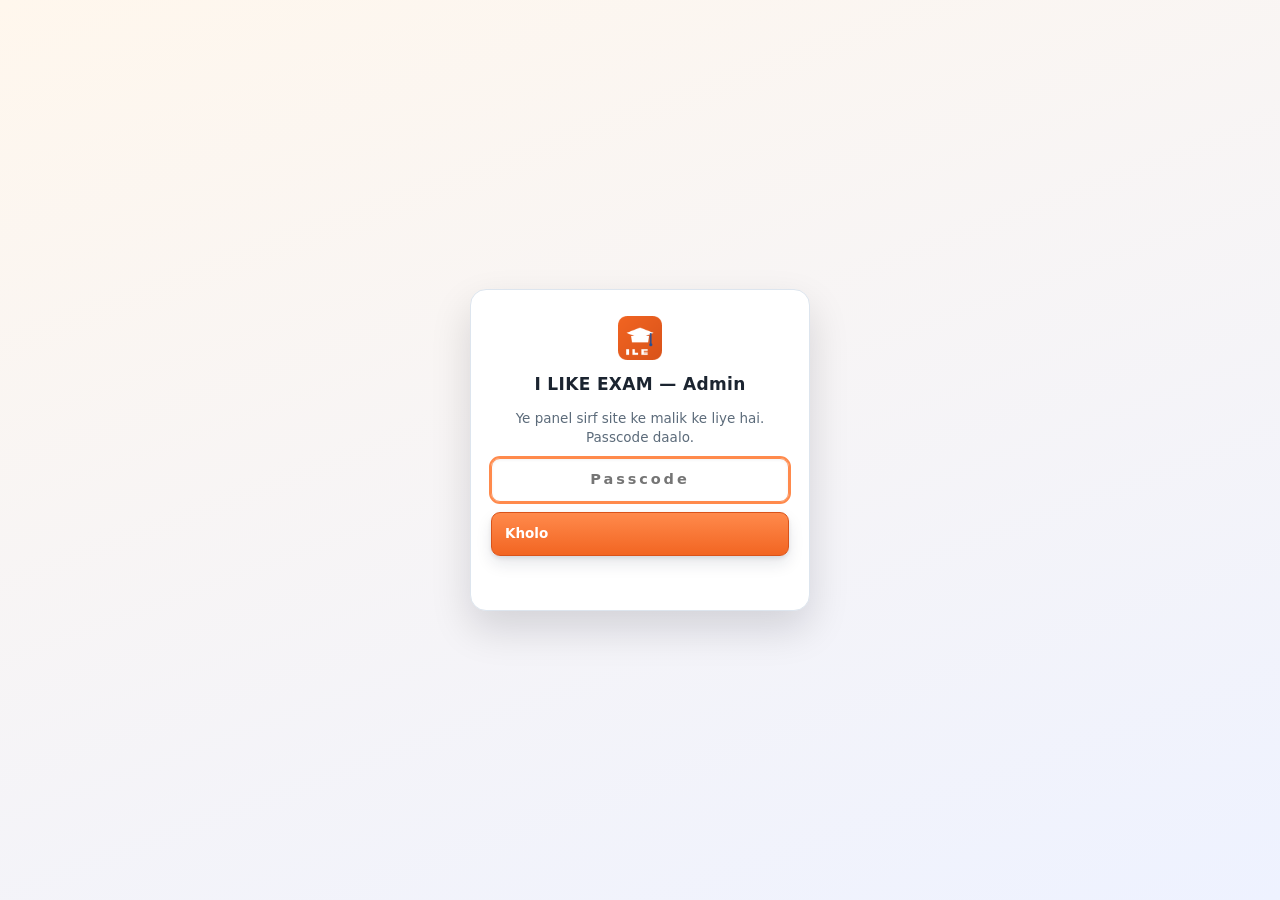
==== commit 68057684: "Add files via upload" ====
--- a/admin.html
+++ b/admin.html
@@ -27,7 +27,7 @@
 
 <div class="adm-lock" id="admLock">
   <form class="adm-lock-card" id="admLockForm" autocomplete="off">
-    <img src="icons/icon-192.png" alt="" width="44" height="44">
+    <img src="icons/icon-512.png" alt="" width="44" height="44">
     <b>I LIKE EXAM — Admin</b>
     <p>Ye panel sirf site ke malik ke liye hai. Passcode daalo.</p>
     <input class="adm-in" id="admPass" type="password" inputmode="text" autocomplete="current-password"
--- a/css/style.css
+++ b/css/style.css
@@ -198,6 +198,7 @@
 .article .box{background:linear-gradient(180deg,#f7fafd,#eff4fb);border:1px solid var(--line);border-left:4px solid var(--blue);padding:13px 15px;margin:16px 0;border-radius:0 var(--r-s) var(--r-s) 0;box-shadow:var(--e1)}
 .article ul{padding-left:22px}
 .article li{margin:5px 0}
+.article img{display:block;max-width:100%;height:auto;margin:16px 0;border-radius:10px;border:1px solid var(--line);box-shadow:var(--e1)}
 .kv{display:grid;grid-template-columns:190px 1fr;gap:5px 14px;font-size:14.5px}
 .kv dt{color:var(--muted)}
 .kv dd{margin:0;font-weight:700}
@@ -278,11 +279,6 @@
 .msg.warn{background:linear-gradient(180deg,#fff6ea,var(--orange-pale));border-color:var(--orange);color:#8a4b12}
 
 /* ---------------- misc ---------------- */
-.draftbar{background:linear-gradient(90deg,#fff3d6,#ffe3c2);border-bottom:2px solid var(--gold);padding:8px 0;font-size:13px;color:#6b4a12}
-.draftbar b{background:var(--orange);color:#fff;padding:2px 7px;border-radius:5px;font-size:11.5px;letter-spacing:.05em;margin-right:6px}
-.draftbar a{color:#8a4b06;font-weight:800;text-decoration:underline}
-.draftbar button{margin-left:8px;border:1px solid #d9a441;background:#fff;color:#8a4b06;font:inherit;font-size:12.5px;font-weight:800;padding:3px 9px;border-radius:7px;cursor:pointer}
-.draftbar button:hover{background:#fff8e7}
 .notice{background:linear-gradient(180deg,#f8fbff,#eef4fb);border:1px solid var(--line);border-left:4px solid var(--orange);padding:13px 15px;border-radius:0 var(--r-s) var(--r-s) 0;font-size:14px;color:var(--muted);margin:16px 0;box-shadow:var(--e1)}
 .pager{display:flex;gap:7px;flex-wrap:wrap;margin:18px 0}
 .pager a,.pager span{border:1px solid var(--line);border-radius:7px;padding:7px 12px;font-size:13px;background:#fff;box-shadow:var(--e1);font-weight:700}
@@ -341,7 +337,7 @@
 
 /* print = notes padhne ke liye */
 @media print{
-  .topbar,.searchbar,.sitefoot,.totop,.btnrow,.hero3d,.nav-toggle,.draftbar,.backbtn{display:none!important}
+  .topbar,.searchbar,.sitefoot,.totop,.btnrow,.hero3d,.nav-toggle,.backbtn{display:none!important}
   .page{box-shadow:none;border:0;margin:0;padding:0;max-width:none}
   body{background:#fff;font-size:11.5pt}
   a{color:#000}
--- a/css/admin.css
+++ b/css/admin.css
@@ -68,6 +68,7 @@
 .adm-rt h2{font-size:19px;margin:18px 0 6px}
 .adm-rt h3{font-size:16.5px;margin:16px 0 5px;color:var(--blue-d)}
 .adm-rt p{margin:8px 0}
+.adm-rt img{display:block;max-width:100%;height:auto;margin:12px 0;border:1px solid var(--line);border-radius:var(--r-s)}
 .adm-rt ul,.adm-rt ol{padding-left:22px;margin:8px 0}
 .adm-rt .box{background:linear-gradient(180deg,#f7fafd,#eff4fb);border:1px solid var(--line);border-left:4px solid var(--blue);padding:11px 13px;margin:12px 0;border-radius:0 var(--r-s) var(--r-s) 0}
 .adm-rt .notice{background:linear-gradient(180deg,#f8fbff,#eef4fb);border:1px solid var(--line);border-left:4px solid var(--orange);padding:11px 13px;margin:12px 0;border-radius:0 var(--r-s) var(--r-s) 0}
